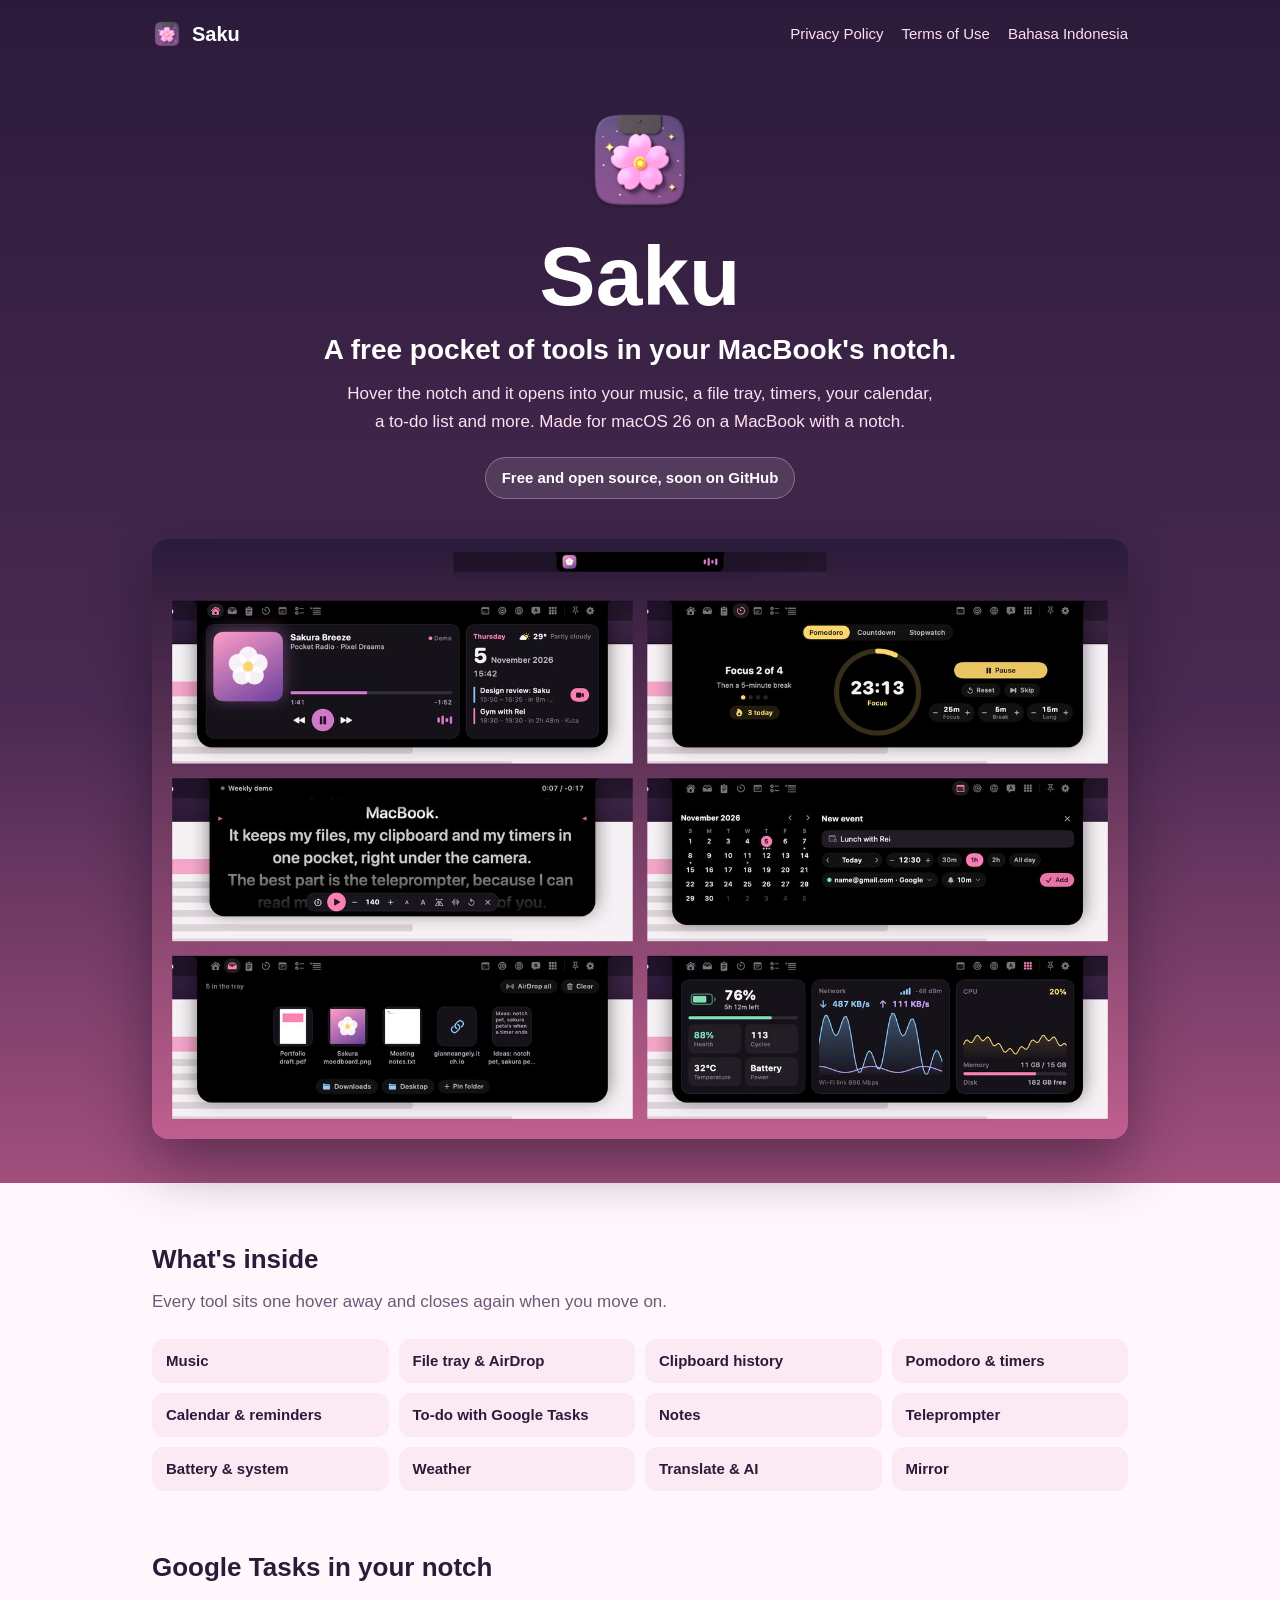
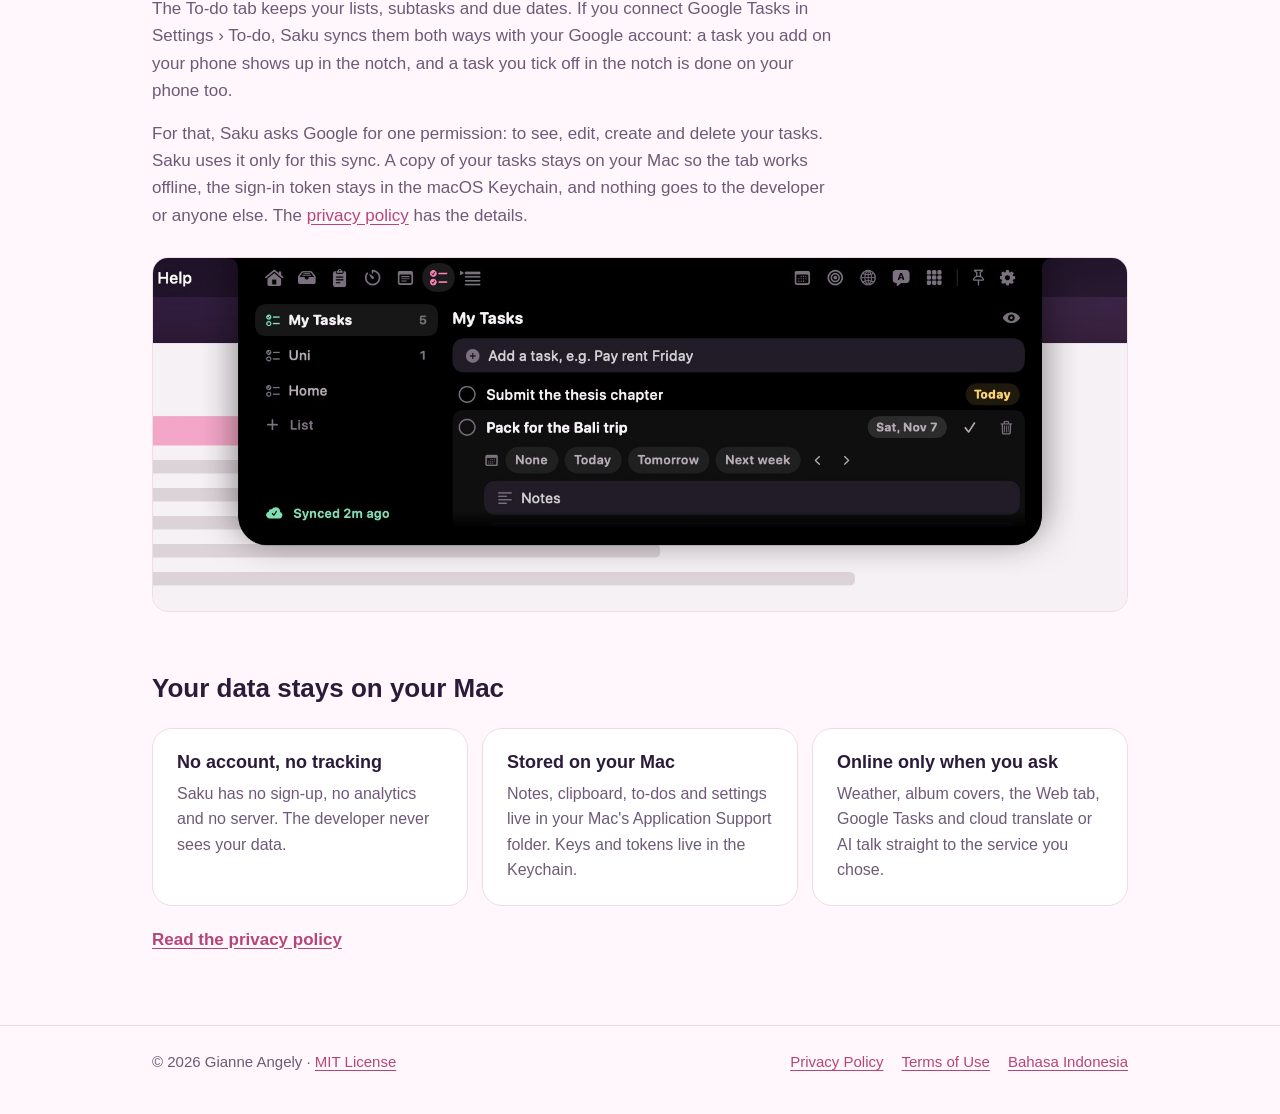
==== index.html @ e46efe93 "Add Saku home page, privacy policy and terms" ====
<!doctype html>
<html lang="en">
<head>
  <meta charset="utf-8">
  <meta name="viewport" content="width=device-width, initial-scale=1">
  <title>Saku: a free pocket of tools in your MacBook's notch</title>
  <meta name="description" content="Saku turns the MacBook notch into a pocket of tools: music, a file tray, clipboard, timers, calendar, a to-do list with Google Tasks, notes and a teleprompter. Free, no account, and your data stays on your Mac.">
  <meta name="color-scheme" content="light dark">
  <meta name="theme-color" content="#2b1b3a">
  <meta property="og:title" content="Saku">
  <meta property="og:description" content="A free pocket of tools in your MacBook's notch.">
  <link rel="icon" href="assets/icon.png">
  <link rel="apple-touch-icon" href="assets/icon.png">
  <link rel="stylesheet" href="assets/style.css">
</head>
<body>
  <div class="band">
    <div class="wrap">
      <header class="top">
        <a class="brand" href="./"><img src="assets/icon.png" alt="" width="30" height="30">Saku</a>
        <nav aria-label="Site">
          <a href="privacy.html">Privacy Policy</a>
          <a href="terms.html">Terms of Use</a>
          <a href="id/" lang="id" hreflang="id">Bahasa Indonesia</a>
        </nav>
      </header>
      <div class="hero">
        <img class="icon" src="assets/icon.png" alt="Saku app icon: a clay sakura flower under a notch, on a purple night sky" width="112" height="112">
        <h1>Saku</h1>
        <p class="tagline">A free pocket of tools in your MacBook's notch.</p>
        <p class="sub">Hover the notch and it opens into your music, a file tray, timers, your calendar, a to-do list and more. Made for macOS 26 on a MacBook with a notch.</p>
        <p class="pill">Free and open source, soon on GitHub</p>
        <!-- When the saku repo is public, swap the pill for:
        <p><a class="pill" href="https://github.com/GianneAngely/saku/releases/latest">Download Saku from GitHub</a></p> -->
      </div>
      <div class="shot">
        <img src="assets/notch.jpg" alt="Six views of Saku's open notch: music next to today's calendar, a Pomodoro timer, the teleprompter, a new calendar event, the file tray, and battery and system stats." width="1600" height="984">
      </div>
    </div>
  </div>

  <main class="wrap">
    <section aria-labelledby="inside">
      <h2 id="inside">What's inside</h2>
      <p class="lead">Every tool sits one hover away and closes again when you move on.</p>
      <ul class="chips">
        <li>Music</li>
        <li>File tray &amp; AirDrop</li>
        <li>Clipboard history</li>
        <li>Pomodoro &amp; timers</li>
        <li>Calendar &amp; reminders</li>
        <li>To-do with Google Tasks</li>
        <li>Notes</li>
        <li>Teleprompter</li>
        <li>Battery &amp; system</li>
        <li>Weather</li>
        <li>Translate &amp; AI</li>
        <li>Mirror</li>
      </ul>
    </section>

    <section aria-labelledby="tasks">
      <h2 id="tasks">Google Tasks in your notch</h2>
      <p class="lead">The To-do tab keeps your lists, subtasks and due dates. If you connect Google Tasks in Settings › To-do, Saku syncs them both ways with your Google account: a task you add on your phone shows up in the notch, and a task you tick off in the notch is done on your phone too.</p>
      <p class="lead">For that, Saku asks Google for one permission: to see, edit, create and delete your tasks. Saku uses it only for this sync. A copy of your tasks stays on your Mac so the tab works offline, the sign-in token stays in the macOS Keychain, and nothing goes to the developer or anyone else. The <a href="privacy.html#google">privacy policy</a> has the details.</p>
      <div class="figure">
        <img src="assets/todo.jpg" alt="The To-do tab in Saku's notch: task lists on the left, tasks with due dates on the right, and a note that it synced with Google two minutes ago." width="1600" height="580" loading="lazy">
      </div>
    </section>

    <section aria-labelledby="data">
      <h2 id="data">Your data stays on your Mac</h2>
      <div class="cards">
        <div class="card">
          <h3>No account, no tracking</h3>
          <p>Saku has no sign-up, no analytics and no server. The developer never sees your data.</p>
        </div>
        <div class="card">
          <h3>Stored on your Mac</h3>
          <p>Notes, clipboard, to-dos and settings live in your Mac's Application Support folder. Keys and tokens live in the Keychain.</p>
        </div>
        <div class="card">
          <h3>Online only when you ask</h3>
          <p>Weather, album covers, the Web tab, Google Tasks and cloud translate or AI talk straight to the service you chose.</p>
        </div>
      </div>
      <p class="more"><a href="privacy.html">Read the privacy policy</a></p>
    </section>
  </main>

  <footer>
    <div class="wrap">
      <p>© 2026 Gianne Angely · <a href="https://opensource.org/license/mit">MIT License</a></p>
      <nav aria-label="Footer">
        <a href="privacy.html">Privacy Policy</a>
        <a href="terms.html">Terms of Use</a>
        <a href="id/" lang="id" hreflang="id">Bahasa Indonesia</a>
      </nav>
    </div>
  </footer>
</body>
</html>
---- assets/style.css ----
/* Saku site: a home page and two legal pages in English and Bahasa Indonesia. No scripts, no web fonts. */
:root {
  color-scheme: light dark;
  --bg: #fff7fb;
  --surface: #ffffff;
  --line: #f0dbe7;
  --text: #2b1b3a;
  --muted: #6e5a78;
  --accent: #b4467a;
  --chip: #fbeaf3;
  --night: #2b1b3a;
  --dusk: #4a2a52;
  --rose: #a24f7d;
  --on-night: #ffffff;
  --on-night-muted: #ffe0ef;
  --font: ui-rounded, "SF Pro Rounded", -apple-system, BlinkMacSystemFont, "Segoe UI", Roboto, "Helvetica Neue", Arial, sans-serif;
}

@media (prefers-color-scheme: dark) {
  :root {
    --bg: #1a1022;
    --surface: #24172f;
    --line: #3a2a47;
    --text: #f6eef8;
    --muted: #c8b6d2;
    --accent: #ff9bc8;
    --chip: #2e1f3b;
    --rose: #6a3560;
  }
}

* { box-sizing: border-box; }
html { -webkit-text-size-adjust: 100%; }
body { margin: 0; background: var(--bg); color: var(--text); font: 400 17px/1.6 var(--font); }
img { display: block; max-width: 100%; height: auto; }
a { color: var(--accent); text-underline-offset: 3px; }
a:hover { text-decoration-thickness: 2px; }
.wrap { max-width: 1040px; margin: 0 auto; padding: 0 16px; }
@media (min-width: 720px) { .wrap { padding: 0 32px; } }

/* Night band: the header, the hero and the legal page titles. */
.band { background: linear-gradient(180deg, var(--night) 0%, var(--dusk) 60%, var(--rose) 100%); color: var(--on-night); }
.top { display: flex; flex-wrap: wrap; align-items: center; justify-content: space-between; gap: 12px 24px; padding: 18px 0; }
.brand { display: inline-flex; align-items: center; gap: 10px; color: var(--on-night); font-size: 20px; font-weight: 800; text-decoration: none; }
.brand img { width: 30px; height: 30px; }
.top nav { display: flex; flex-wrap: wrap; gap: 6px 18px; font-size: 15px; }
.top nav a { color: var(--on-night-muted); text-decoration: none; }
.top nav a:hover, .top nav a[aria-current="page"] { color: var(--on-night); text-decoration: underline; }

.hero { padding: 36px 0 0; text-align: center; }
.hero .icon { width: 112px; height: 112px; margin: 0 auto 18px; }
.hero h1, .hero .tagline, h2 { text-wrap: balance; }
.hero h1 { margin: 0 0 14px; font-size: clamp(52px, 9vw, 84px); font-weight: 800; line-height: 1; letter-spacing: 0; }
.hero .tagline { margin: 0 0 12px; font-size: clamp(21px, 3.2vw, 28px); font-weight: 700; line-height: 1.3; }
.hero .sub { max-width: 600px; margin: 0 auto; color: var(--on-night-muted); text-wrap: balance; }
.pill { display: inline-block; margin: 22px 0 0; padding: 8px 16px; border: 1px solid rgba(255, 255, 255, .28); border-radius: 999px; background: rgba(255, 255, 255, .1); font-size: 15px; font-weight: 600; }
.shot { max-width: 980px; margin: 40px auto 0; padding-bottom: 44px; }
.shot img { border-radius: 16px; box-shadow: 0 24px 60px rgba(20, 8, 30, .45); }

/* Home sections. */
section { padding: 60px 0 0; }
h2 { margin: 0 0 12px; font-size: 26px; font-weight: 800; line-height: 1.25; letter-spacing: 0; }
.lead { max-width: 680px; margin: 0 0 16px; color: var(--muted); text-wrap: pretty; }
.chips { display: grid; grid-template-columns: repeat(2, 1fr); gap: 10px; margin: 24px 0 0; padding: 0; list-style: none; }
.chips li { padding: 10px 14px; border-radius: 12px; background: var(--chip); font-size: 15px; font-weight: 600; }
.figure { margin: 28px 0 0; }
.figure img { border: 1px solid var(--line); border-radius: 16px; }
.cards { display: grid; gap: 14px; margin: 24px 0 0; }
@media (min-width: 720px) { .chips { grid-template-columns: repeat(4, 1fr); } }
@media (min-width: 760px) { .cards { grid-template-columns: repeat(3, 1fr); } }
.card { padding: 22px 24px; border: 1px solid var(--line); border-radius: 20px; background: var(--surface); }
.card h3 { margin: 0 0 6px; font-size: 18px; line-height: 1.3; }
.card p { margin: 0; color: var(--muted); font-size: 16px; }
.more { margin: 20px 0 0; font-weight: 600; }

footer { margin-top: 72px; padding: 24px 0 40px; border-top: 1px solid var(--line); color: var(--muted); font-size: 15px; }
footer .wrap { display: flex; flex-wrap: wrap; justify-content: space-between; gap: 8px 24px; }
footer nav { display: flex; flex-wrap: wrap; gap: 8px 18px; }
footer p { margin: 0; }

/* Privacy policy and terms. */
.page-title { padding: 26px 0 38px; }
.page-title h1 { margin: 0 0 6px; font-size: clamp(34px, 6vw, 48px); font-weight: 800; line-height: 1.1; letter-spacing: 0; }
.page-title p { margin: 0; color: var(--on-night-muted); }
.legal { max-width: 720px; padding-top: 12px; }
.legal h2 { margin: 44px 0 10px; font-size: 22px; }
.legal h3 { margin: 26px 0 6px; font-size: 18px; }
.legal ul { padding-left: 22px; }
.legal li { margin: 6px 0; }
.legal p, .legal li { text-wrap: pretty; }
.legal code { padding: 2px 6px; border-radius: 6px; background: var(--chip); font: 14px/1.5 ui-monospace, SFMono-Regular, Menlo, monospace; overflow-wrap: anywhere; }
.summary { margin: 28px 0 0; padding: 20px 24px; border-radius: 20px; background: var(--chip); }
.summary p { margin: 0; }
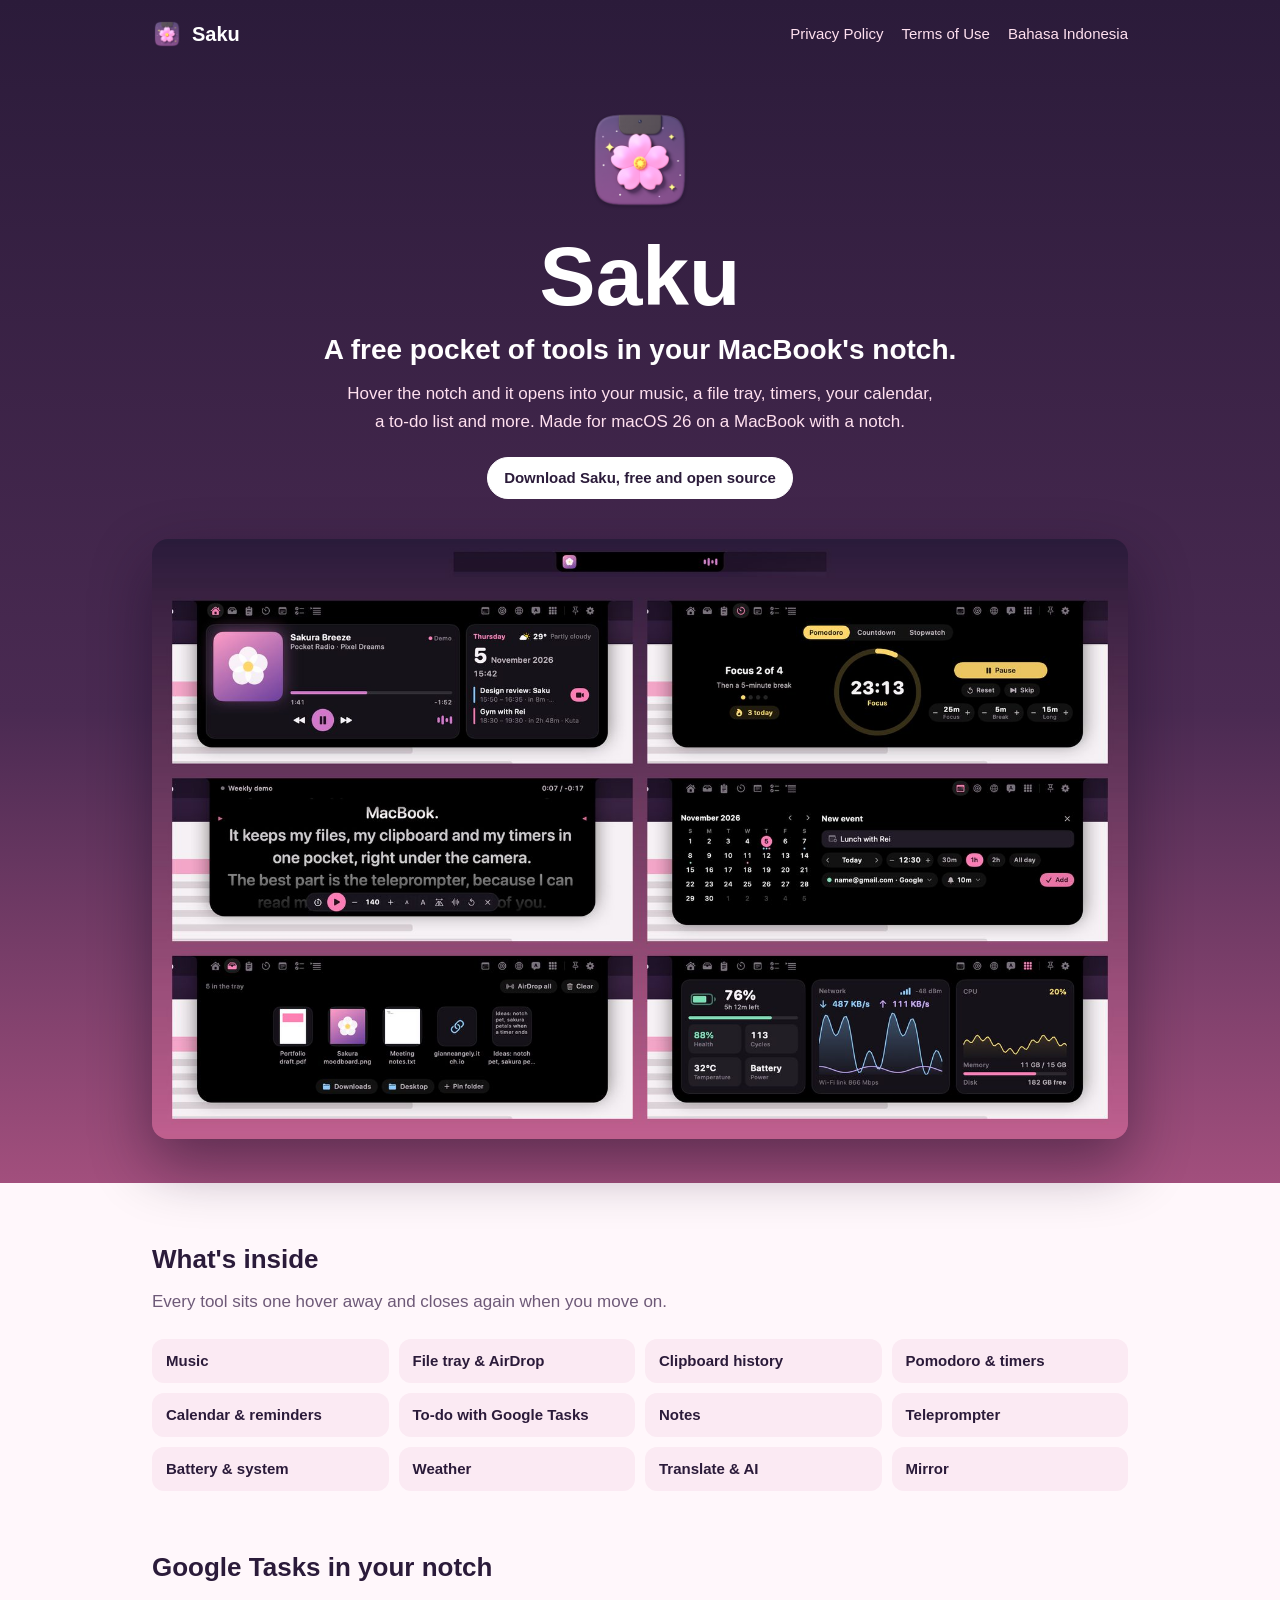
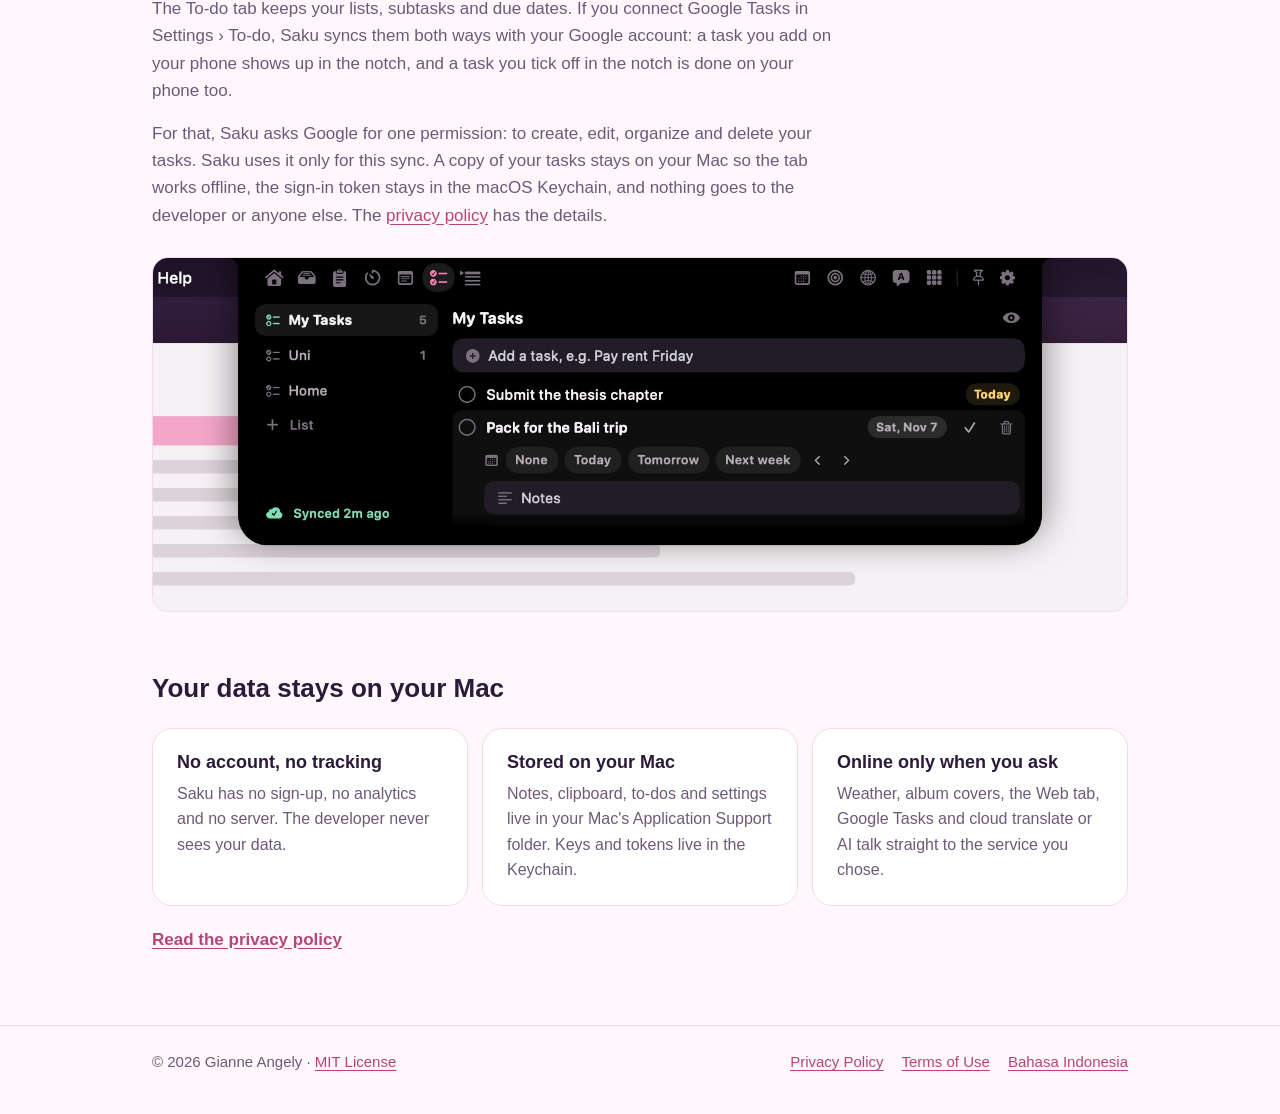
==== commit 92a3c3bd: "Link the Download button to the latest Saku release" ====
--- a/index.html
+++ b/index.html
@@ -29,9 +29,7 @@
         <h1>Saku</h1>
         <p class="tagline">A free pocket of tools in your MacBook's notch.</p>
         <p class="sub">Hover the notch and it opens into your music, a file tray, timers, your calendar, a to-do list and more. Made for macOS 26 on a MacBook with a notch.</p>
-        <p class="pill">Free and open source, soon on GitHub</p>
-        <!-- When the saku repo is public, swap the pill for:
-        <p><a class="pill" href="https://github.com/GianneAngely/saku/releases/latest">Download Saku from GitHub</a></p> -->
+        <a class="pill" href="https://github.com/GianneAngely/saku/releases/latest">Download Saku, free and open source</a>
       </div>
       <div class="shot">
         <img src="assets/notch.jpg" alt="Six views of Saku's open notch: music next to today's calendar, a Pomodoro timer, the teleprompter, a new calendar event, the file tray, and battery and system stats." width="1600" height="984">
@@ -62,7 +60,7 @@
     <section aria-labelledby="tasks">
       <h2 id="tasks">Google Tasks in your notch</h2>
       <p class="lead">The To-do tab keeps your lists, subtasks and due dates. If you connect Google Tasks in Settings › To-do, Saku syncs them both ways with your Google account: a task you add on your phone shows up in the notch, and a task you tick off in the notch is done on your phone too.</p>
-      <p class="lead">For that, Saku asks Google for one permission: to see, edit, create and delete your tasks. Saku uses it only for this sync. A copy of your tasks stays on your Mac so the tab works offline, the sign-in token stays in the macOS Keychain, and nothing goes to the developer or anyone else. The <a href="privacy.html#google">privacy policy</a> has the details.</p>
+      <p class="lead">For that, Saku asks Google for one permission: to create, edit, organize and delete your tasks. Saku uses it only for this sync. A copy of your tasks stays on your Mac so the tab works offline, the sign-in token stays in the macOS Keychain, and nothing goes to the developer or anyone else. The <a href="privacy.html#google">privacy policy</a> has the details.</p>
       <div class="figure">
         <img src="assets/todo.jpg" alt="The To-do tab in Saku's notch: task lists on the left, tasks with due dates on the right, and a note that it synced with Google two minutes ago." width="1600" height="580" loading="lazy">
       </div>
--- a/assets/style.css
+++ b/assets/style.css
@@ -54,6 +54,8 @@
 .hero .tagline { margin: 0 0 12px; font-size: clamp(21px, 3.2vw, 28px); font-weight: 700; line-height: 1.3; }
 .hero .sub { max-width: 600px; margin: 0 auto; color: var(--on-night-muted); text-wrap: balance; }
 .pill { display: inline-block; margin: 22px 0 0; padding: 8px 16px; border: 1px solid rgba(255, 255, 255, .28); border-radius: 999px; background: rgba(255, 255, 255, .1); font-size: 15px; font-weight: 600; }
+a.pill { border-color: #ffffff; background: #ffffff; color: var(--night); text-decoration: none; }
+a.pill:hover { border-color: var(--on-night-muted); background: var(--on-night-muted); }
 .shot { max-width: 980px; margin: 40px auto 0; padding-bottom: 44px; }
 .shot img { border-radius: 16px; box-shadow: 0 24px 60px rgba(20, 8, 30, .45); }
 
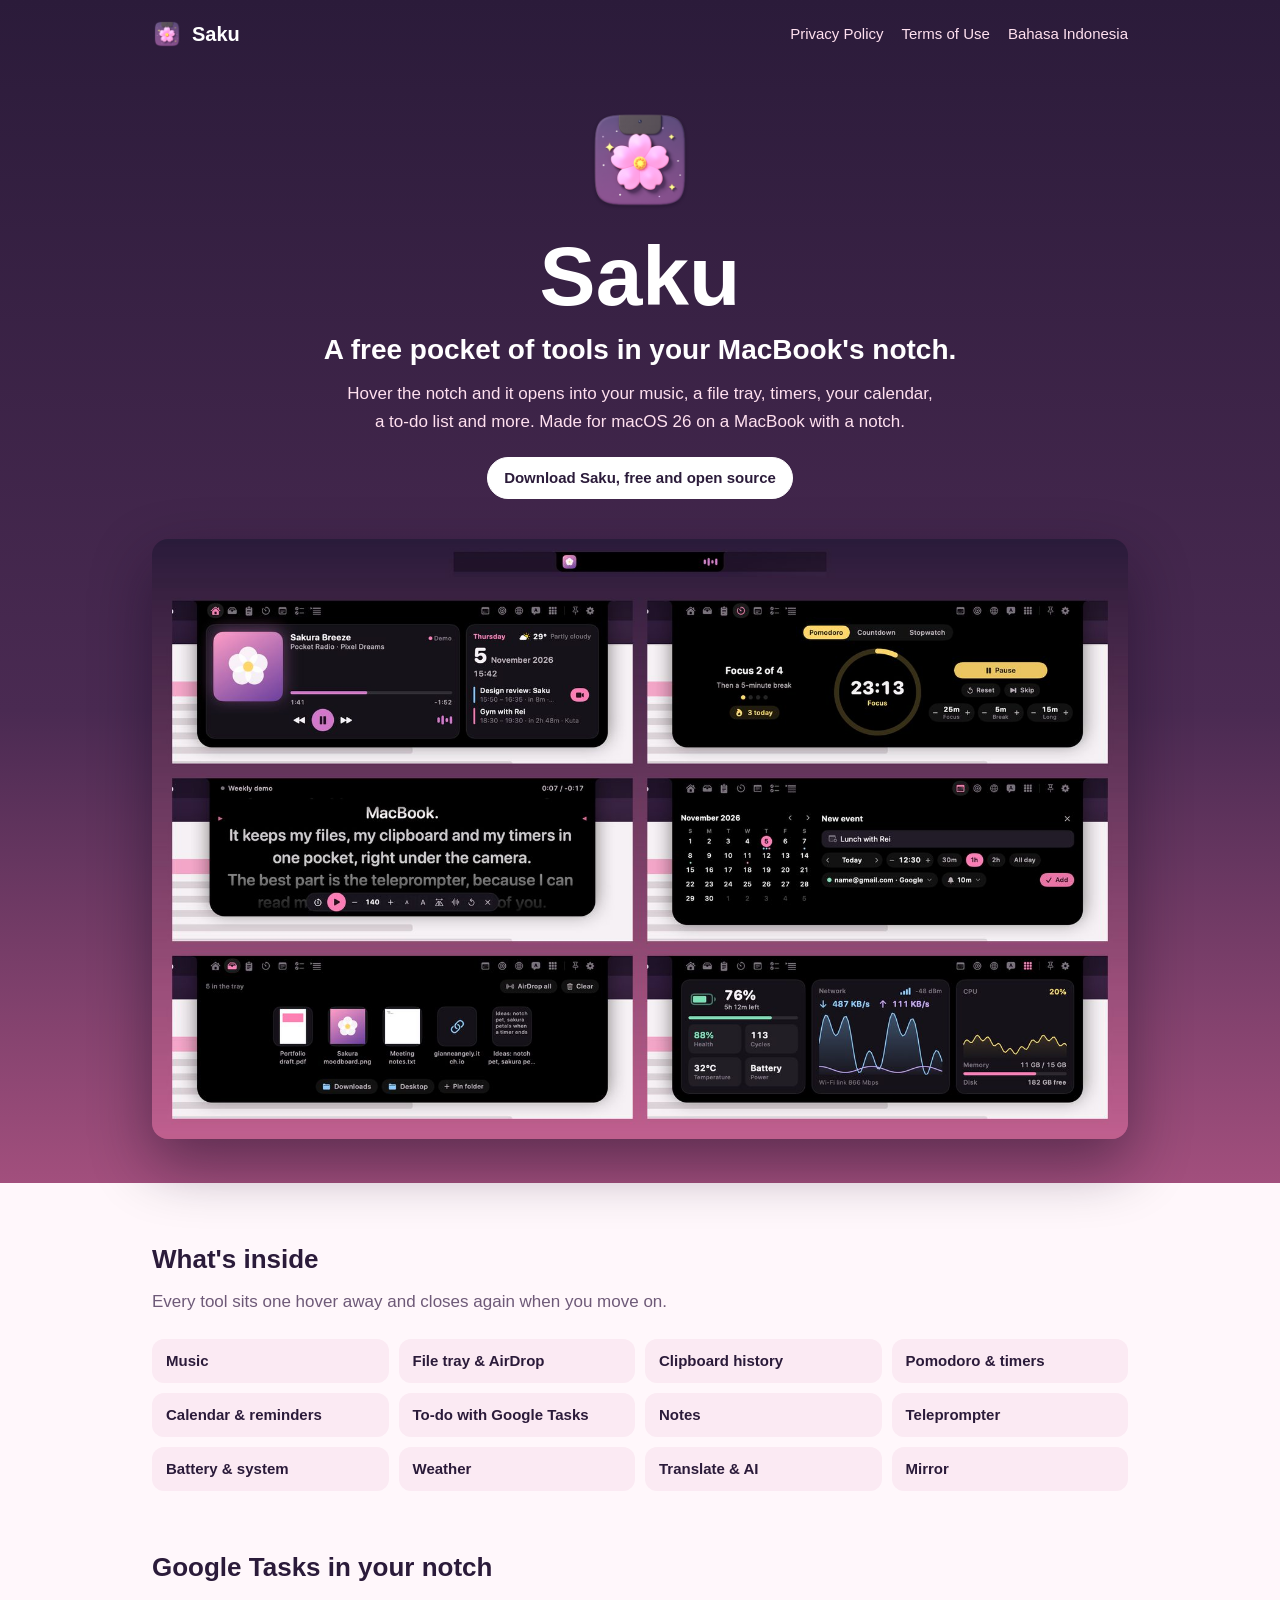
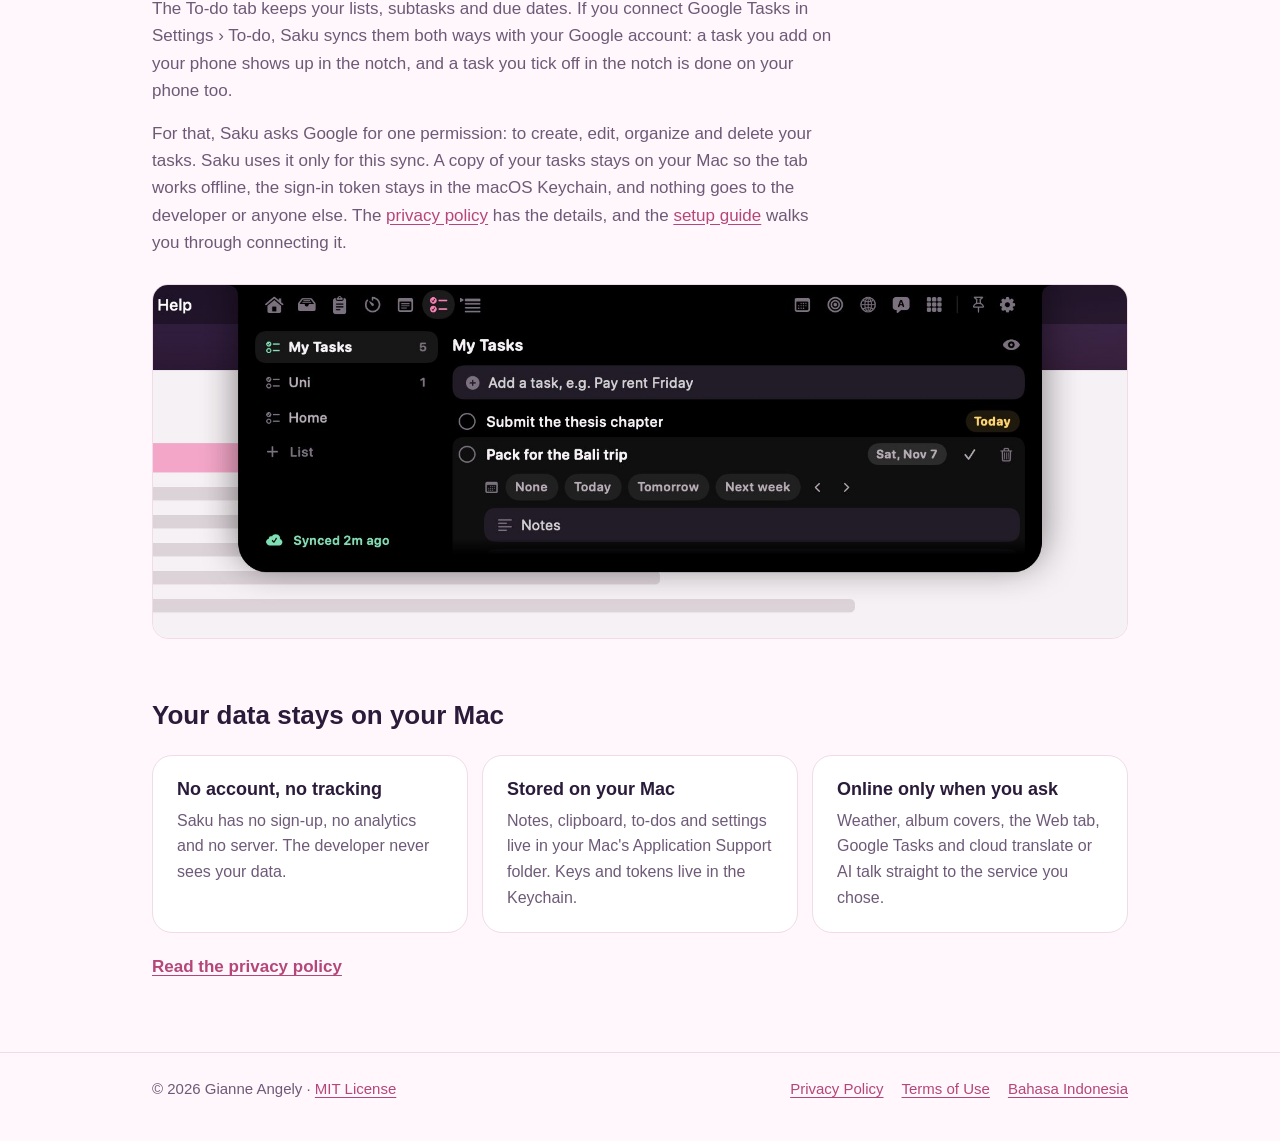
==== commit d19ea65a: "Link the Google Tasks setup guide" ====
--- a/index.html
+++ b/index.html
@@ -60,7 +60,7 @@
     <section aria-labelledby="tasks">
       <h2 id="tasks">Google Tasks in your notch</h2>
       <p class="lead">The To-do tab keeps your lists, subtasks and due dates. If you connect Google Tasks in Settings › To-do, Saku syncs them both ways with your Google account: a task you add on your phone shows up in the notch, and a task you tick off in the notch is done on your phone too.</p>
-      <p class="lead">For that, Saku asks Google for one permission: to create, edit, organize and delete your tasks. Saku uses it only for this sync. A copy of your tasks stays on your Mac so the tab works offline, the sign-in token stays in the macOS Keychain, and nothing goes to the developer or anyone else. The <a href="privacy.html#google">privacy policy</a> has the details.</p>
+      <p class="lead">For that, Saku asks Google for one permission: to create, edit, organize and delete your tasks. Saku uses it only for this sync. A copy of your tasks stays on your Mac so the tab works offline, the sign-in token stays in the macOS Keychain, and nothing goes to the developer or anyone else. The <a href="privacy.html#google">privacy policy</a> has the details, and the <a href="https://github.com/GianneAngely/saku/blob/main/docs/google-tasks-setup.en.md">setup guide</a> walks you through connecting it.</p>
       <div class="figure">
         <img src="assets/todo.jpg" alt="The To-do tab in Saku's notch: task lists on the left, tasks with due dates on the right, and a note that it synced with Google two minutes ago." width="1600" height="580" loading="lazy">
       </div>
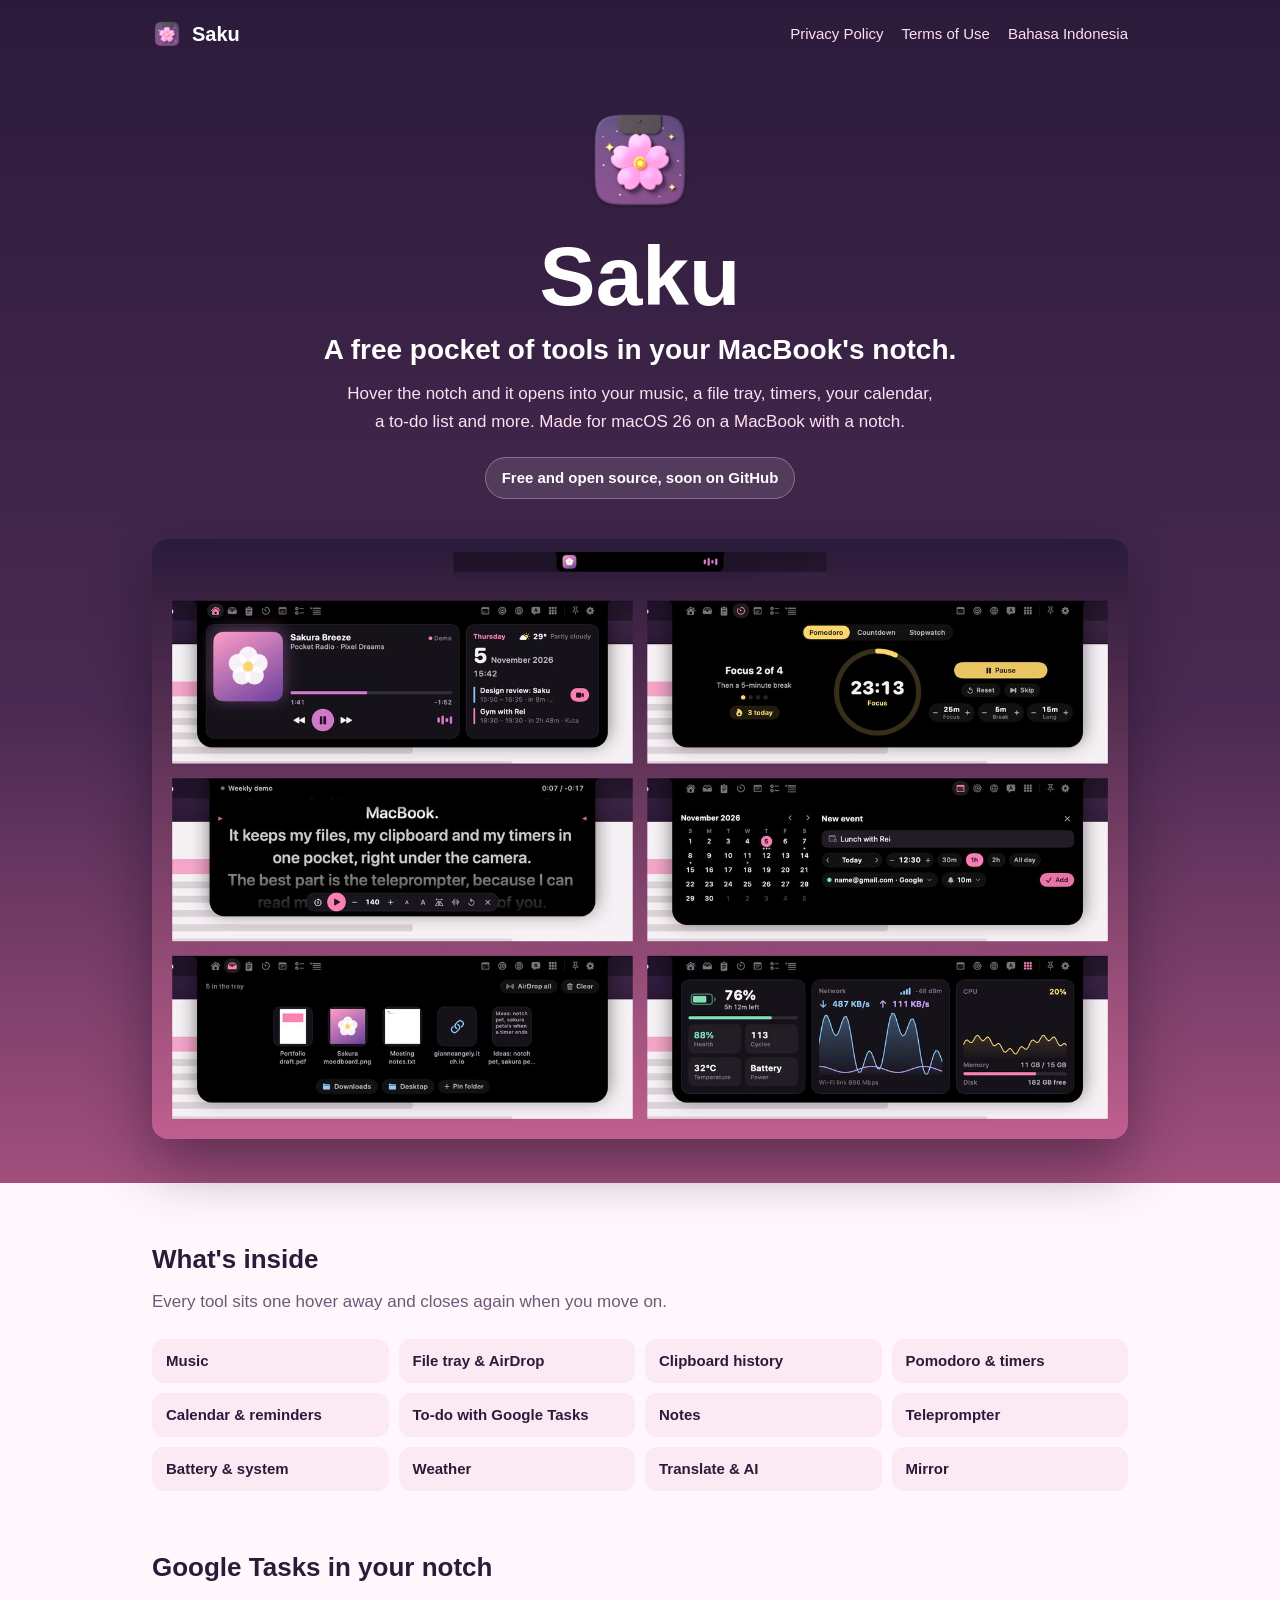
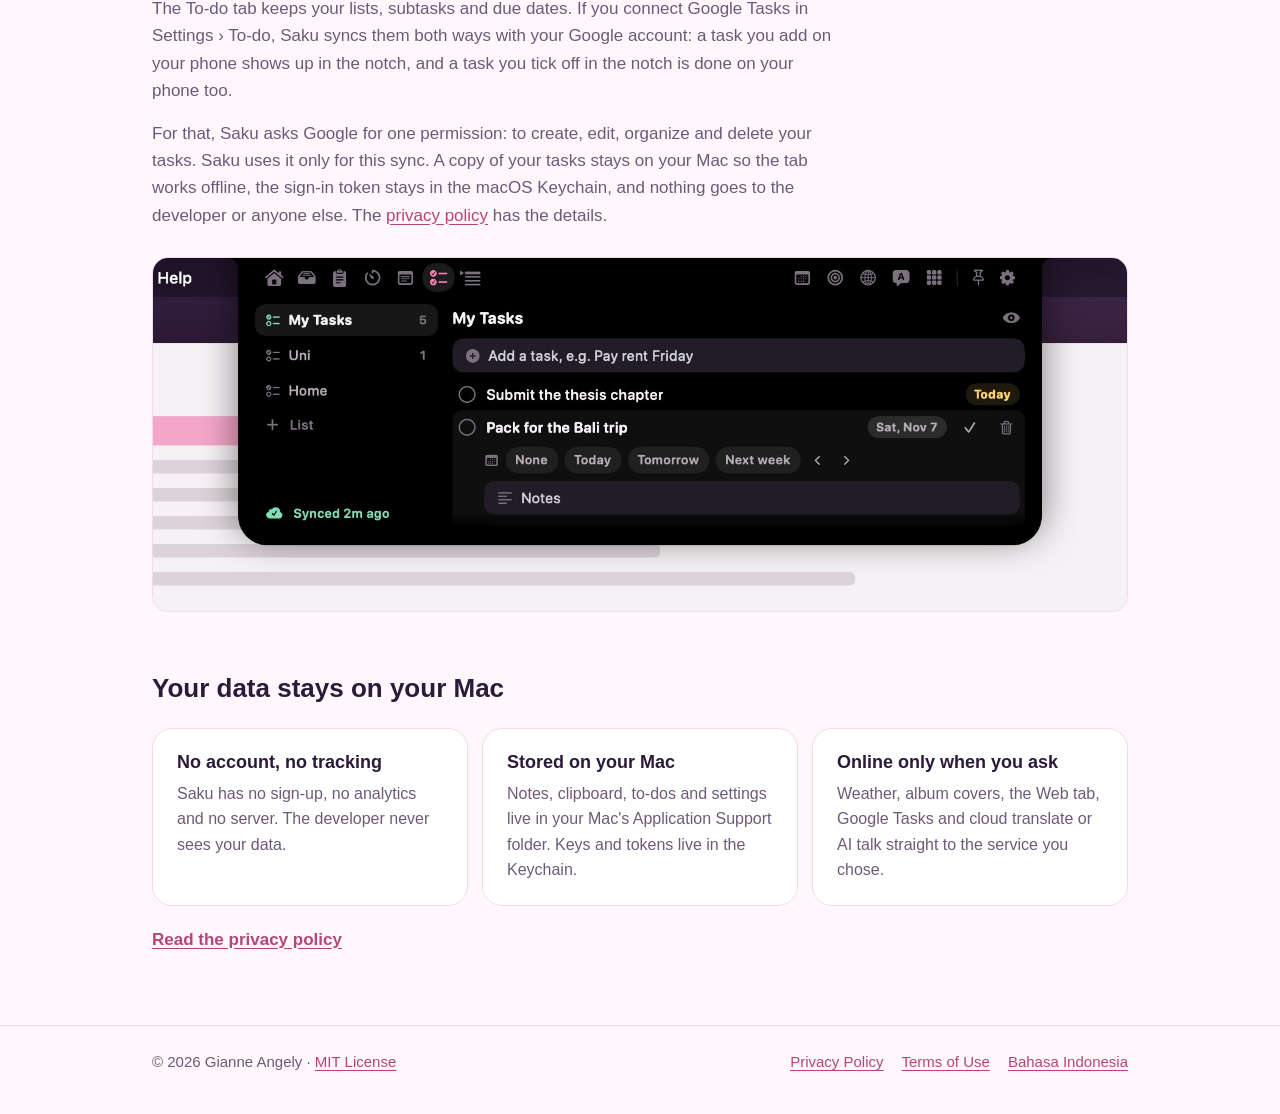
==== commit a9c63545: "Quote the Google Tasks permission the way Google words it" ====
--- a/index.html
+++ b/index.html
@@ -29,7 +29,9 @@
         <h1>Saku</h1>
         <p class="tagline">A free pocket of tools in your MacBook's notch.</p>
         <p class="sub">Hover the notch and it opens into your music, a file tray, timers, your calendar, a to-do list and more. Made for macOS 26 on a MacBook with a notch.</p>
-        <a class="pill" href="https://github.com/GianneAngely/saku/releases/latest">Download Saku, free and open source</a>
+        <p class="pill">Free and open source, soon on GitHub</p>
+        <!-- When the saku repo is public, swap the pill for:
+        <p><a class="pill" href="https://github.com/GianneAngely/saku/releases/latest">Download Saku from GitHub</a></p> -->
       </div>
       <div class="shot">
         <img src="assets/notch.jpg" alt="Six views of Saku's open notch: music next to today's calendar, a Pomodoro timer, the teleprompter, a new calendar event, the file tray, and battery and system stats." width="1600" height="984">
@@ -60,7 +62,7 @@
     <section aria-labelledby="tasks">
       <h2 id="tasks">Google Tasks in your notch</h2>
       <p class="lead">The To-do tab keeps your lists, subtasks and due dates. If you connect Google Tasks in Settings › To-do, Saku syncs them both ways with your Google account: a task you add on your phone shows up in the notch, and a task you tick off in the notch is done on your phone too.</p>
-      <p class="lead">For that, Saku asks Google for one permission: to create, edit, organize and delete your tasks. Saku uses it only for this sync. A copy of your tasks stays on your Mac so the tab works offline, the sign-in token stays in the macOS Keychain, and nothing goes to the developer or anyone else. The <a href="privacy.html#google">privacy policy</a> has the details, and the <a href="https://github.com/GianneAngely/saku/blob/main/docs/google-tasks-setup.en.md">setup guide</a> walks you through connecting it.</p>
+      <p class="lead">For that, Saku asks Google for one permission: to create, edit, organize and delete your tasks. Saku uses it only for this sync. A copy of your tasks stays on your Mac so the tab works offline, the sign-in token stays in the macOS Keychain, and nothing goes to the developer or anyone else. The <a href="privacy.html#google">privacy policy</a> has the details.</p>
       <div class="figure">
         <img src="assets/todo.jpg" alt="The To-do tab in Saku's notch: task lists on the left, tasks with due dates on the right, and a note that it synced with Google two minutes ago." width="1600" height="580" loading="lazy">
       </div>
